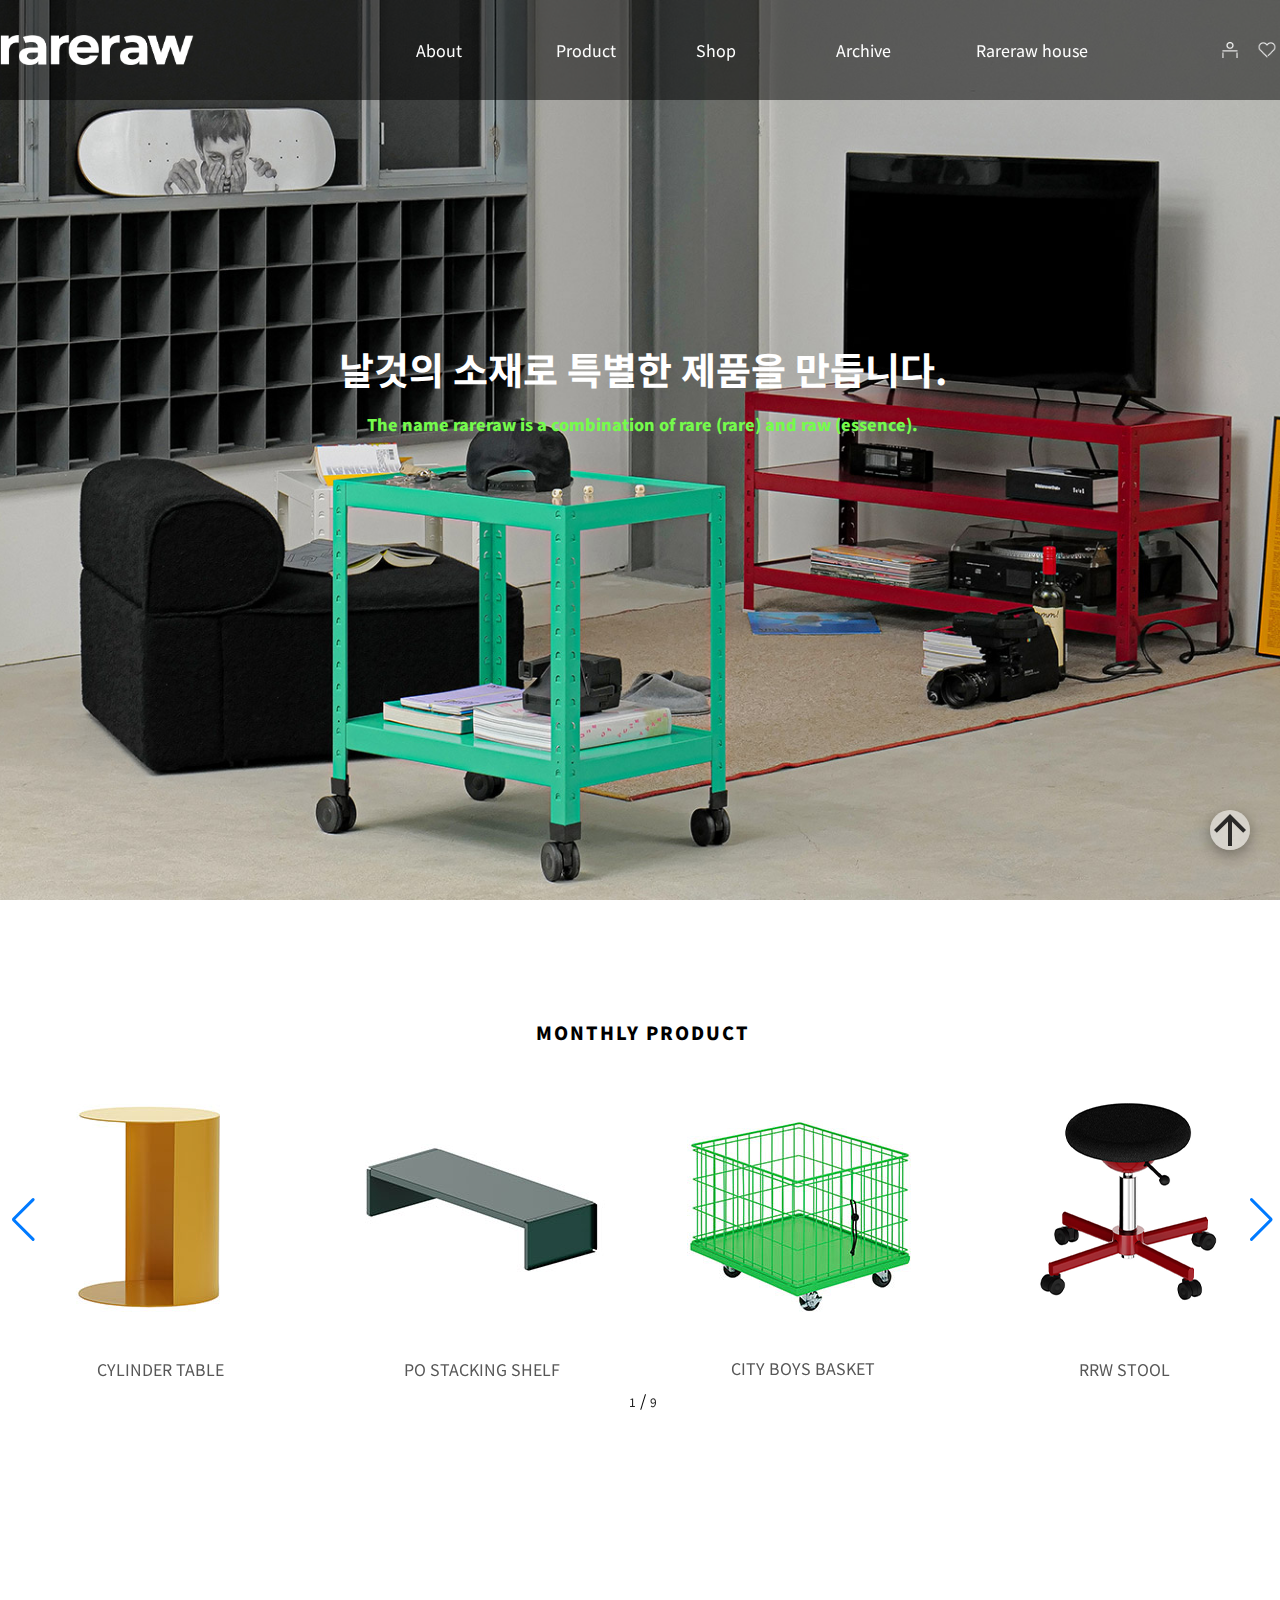
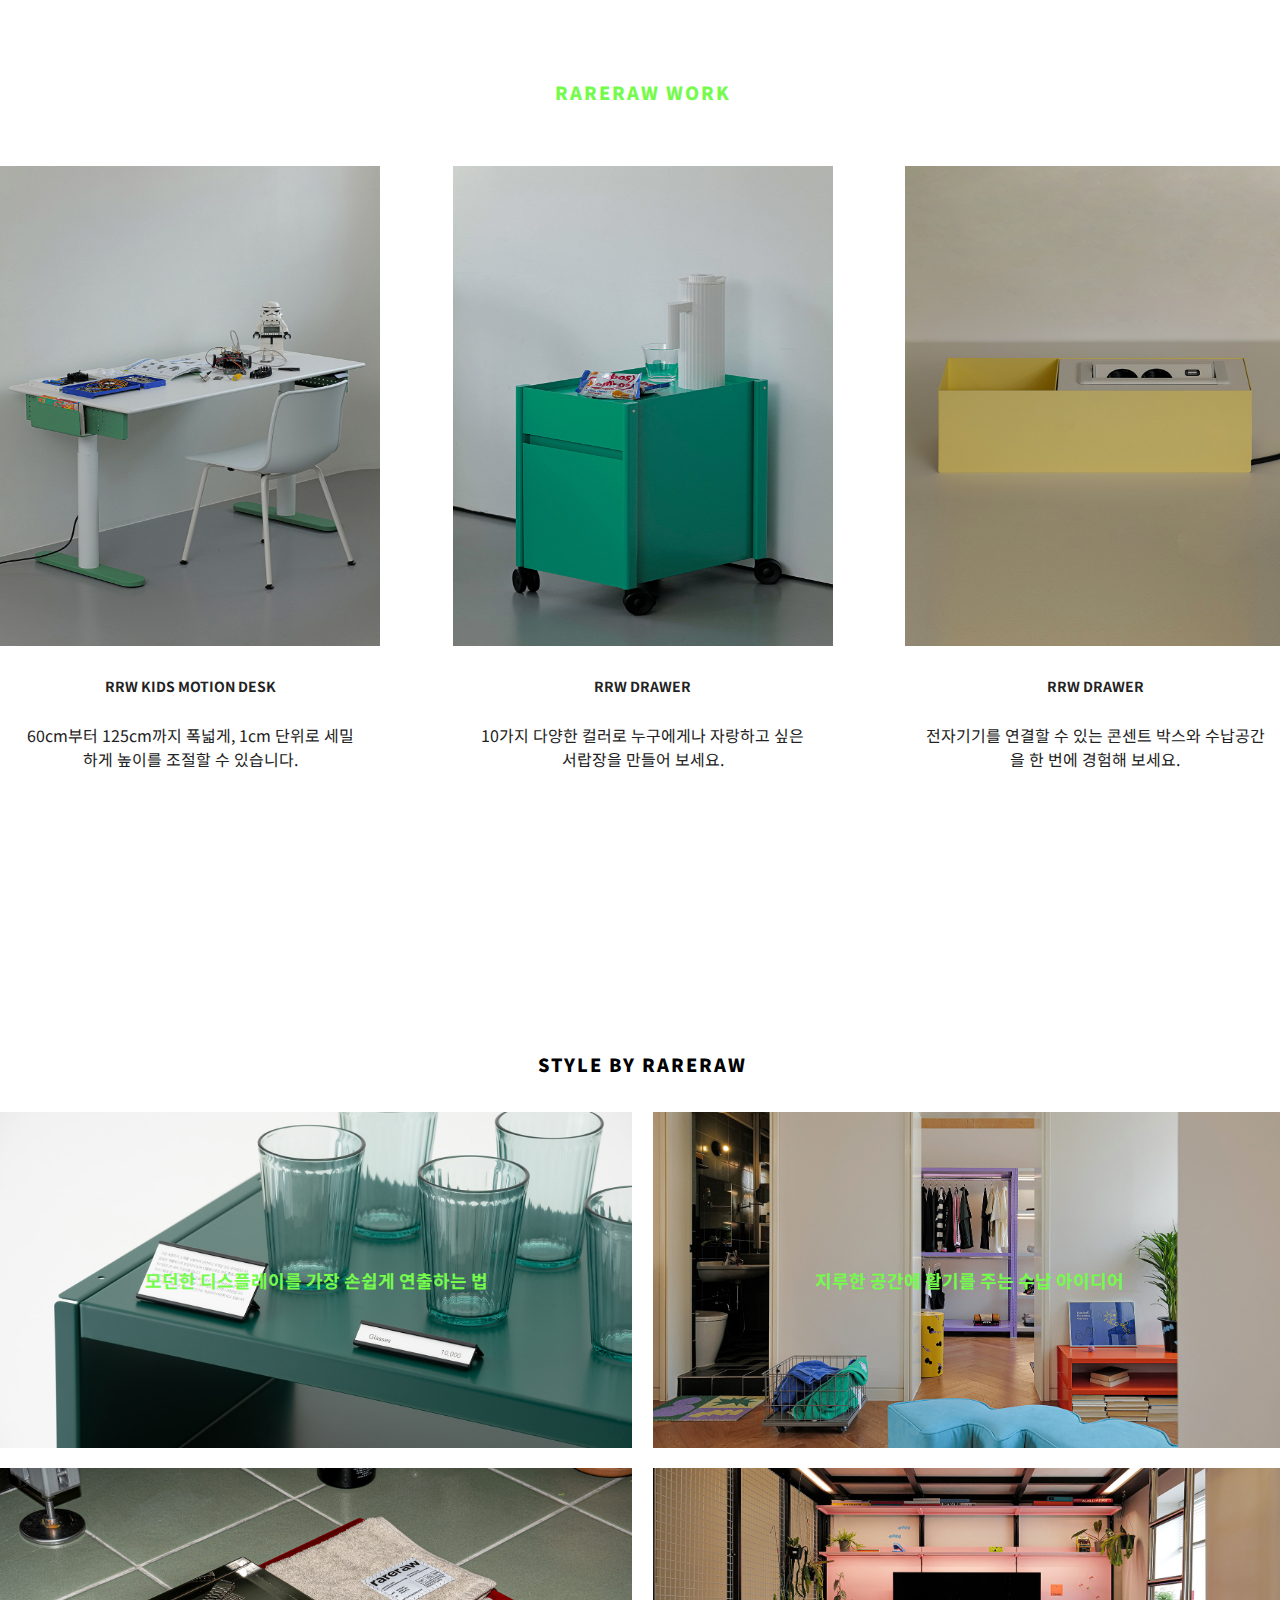
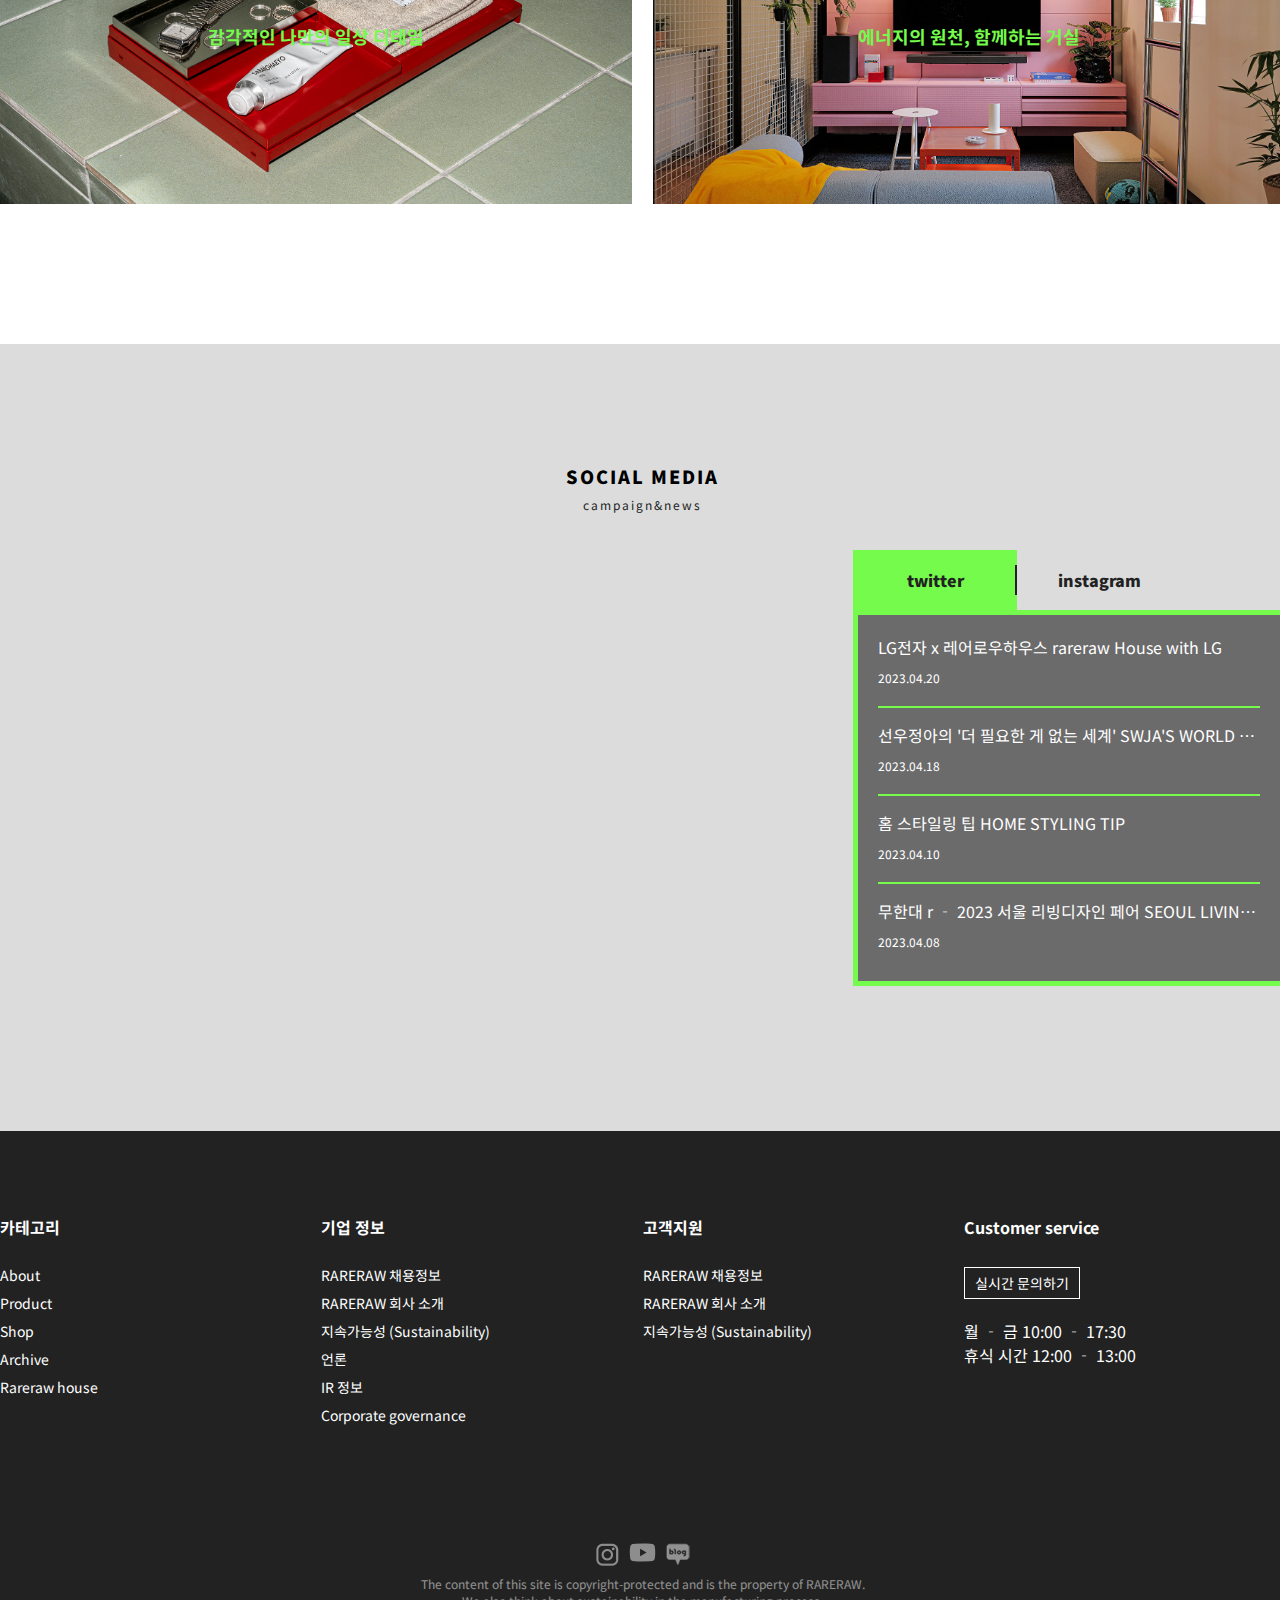
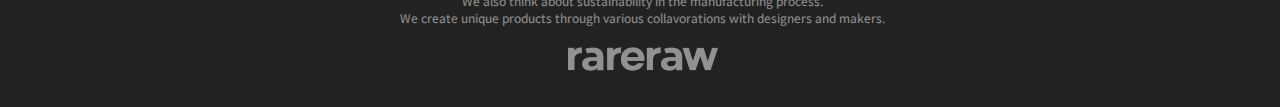
==== index.html @ 688da0d3 "frist commit" ====
<!DOCTYPE html>
<html lang="kr">
<head>
    <meta charset="UTF-8">
    <meta name="viewport" content="width=device-width, initial-scale=1.0">
    <title>rareraw</title>
    <link rel="icon" href="images/favicon.ico">
    <!-- 구글웹폰트(fonts.google.com) -->
    <link href="https://fonts.googleapis.com/css2?family=Noto+Sans+KR:wght@100..900&display=swap" rel="stylesheet">
    <!-- 아이온 웹아이콘(http://ionicons.com/v2) -->
    <link rel="stylesheet" href="http://code.ionicframework.com/ionicons/2.0.1/css/ionicons.min.css">
    <link rel="stylesheet" href="css/main.css">
    <!-- 스와이퍼 CSS -->
    <link rel="stylesheet" href="https://unpkg.com/swiper/swiper-bundle.min.css">
</head>
<body>

    <div class="skip_navigation">
        <a href="#container">본문 바로가기</a>
        <a href="#footer">하단 바로가기</a>
    </div>

    <header id="header">
        <div class="inner">
            <h1><a href="#"><img src="images/logo.svg" alt="rareraw"></a></h1>

            <h2 class="blind">주요메뉴</h2>
            <nav class="gnb">
                <ul class="gnb_inner">
                    <li>
                        <a href="#">About</a>
                        <ul class="sub">
                            <li><a href="#">Brand story</a></li>
                            <li><a href="#">무한대R</a></li>
                            <li><a href="#">Showroom</a></li>
                        </ul>
                    </li>
                    <li>
                        <a href="#">Product</a>
                        <ul class="sub">
                            <li><a href="#">Catalogue</a></li>
                            <li><a href="#">Editorial</a></li>
                            <li><a href="#">Style</a></li>
                            <li><a href="#">Manual</a></li>
                        </ul>
                    </li>
                    <li>
                        <a href="#">Shop</a>
                        <ul class="sub">
                            <li><a href="#">SYSTEM000</a></li>
                            <li><a href="#">RACK</a></li>
                            <li><a href="#">FURNITURE</a></li>
                            <li><a href="#">LIFE STYLE</a></li>
                            <li><a href="#">DESKTERIOR</a></li>
                            <li><a href="#">LIMITED EDITION</a></li>
                            <li><a href="#">SALE</a></li>
                        </ul>
                    </li>
                    <li>
                        <a href="#">Archive</a>
                        <ul class="sub">
                            <li><a href="#">Project</a></li>
                            <li><a href="#">Press</a></li>
                            <li><a href="#">Event</a></li>
                        </ul>
                    </li>
                    <li>
                        <a href="#">Rareraw house</a>
                        <ul class="sub">
                            <li><a href="#"><img src="images/sub_img2.jpg" alt="2024 레어마켓 오픈">2024 레어마켓 오픈</a></li>
                        </ul>
                    </li>
                </ul>
                <div class="gnbsub_bg"></div>
            </nav>

            <ul class="util">
                <li><a href="#"><img src="images/icon_account1.svg" alt="로그인"></a></li>
                <li><a href="#"><img src="images/icon_like_empty1.svg" alt="위시리스트"></a></li>
                <li><a href="#"><img src="images/icon_cart1.svg" alt="장바구니"></a></li>
                <li><a href="#"><img src="images/icon_search1.svg" alt="검색"></a></li>
            </ul>
        </div>
        
    </header>


    <div id="visual">
        <div class="typo">
            <p>날것의 소재로 특별한 제품을 만듭니다.</p>
            <p>The name rareraw is a combination of rare (rare) and raw (essence).</p>
        </div>
    </div>


    <div id="container">
        <section id="product">
            <div class="swiper gallery1 inner">
                <h2>MONTHLY PRODUCT</h2>
                <ul class="swiper-wrapper">
                    <li class="swiper-slide">
                        <a href="#">
                            <img src="images/product_01.jpg" alt="CYLINDER TABLE">
                            <p>CYLINDER TABLE</p>
                        </a>
                    </li>
                    <li class="swiper-slide">
                        <a href="#">
                            <img src="images/product_02.jpg" alt="PO STACKING SHELF">
                            <p>PO STACKING SHELF</p>
                        </a>
                    </li>
                    <li class="swiper-slide">
                        <a href="#">
                            <img src="images/product_03.jpg" alt="CITY BOYS BASKET">
                            <p>CITY BOYS BASKET</p>
                        </a>
                    </li>
                    <li class="swiper-slide">
                        <a href="#">
                            <img src="images/product_04.png" alt="RRW STOOL">
                            <p>RRW STOOL</p>
                        </a>
                    </li>
                    <li class="swiper-slide">
                        <a href="#">
                            <img src="images/product_04.png" alt="RRW STOOL">
                            <p>RRW STOOL</p>
                        </a>
                    </li>
                    <li class="swiper-slide">
                        <a href="#">
                            <img src="images/product_04.png" alt="RRW STOOL">
                            <p>RRW STOOL</p>
                        </a>
                    </li>
                    <li class="swiper-slide">
                        <a href="#">
                            <img src="images/product_04.png" alt="RRW STOOL">
                            <p>RRW STOOL</p>
                        </a>
                    </li>
                    <li class="swiper-slide">
                        <a href="#">
                            <img src="images/product_04.png" alt="RRW STOOL">
                            <p>RRW STOOL</p>
                        </a>
                    </li>
                    <li class="swiper-slide">
                        <a href="#">
                            <img src="images/product_04.png" alt="RRW STOOL">
                            <p>RRW STOOL</p>
                        </a>
                    </li>
                </ul>
                <div class="swiper-button-next b-next1"></div> 
                <div class="swiper-button-prev b-prev1"></div>
                <div class="swiper-pagination nav1"></div>
            </div>
        </section>
        <section id="work">
            <div class="inner">
                <h2>RARERAW WORK
                    <br>
                    <span>어디에서든, 누구에게든 유용한 디자인과 기능들. RRW로 변화되는 일상을 느껴보세요.</span>
                </h2>
                <ul>
                    <li>
                        <a href="#">
                            <img src="images/work_01.jpg" alt="RRW KIDS MOTION DESK">
                            <h3>RRW KIDS MOTION DESK</h3>
                            <p>60cm부터 125cm까지 폭넓게,
                            1cm 단위로 세밀하게 높이를 조절할 수 있습니다.</p>
                        </a>
                    </li>
                    <li>
                        <a href="#">
                            <img src="images/work_02.jpg" alt="RRW DRAWER">
                            <h3>RRW DRAWER</h3>
                            <p>10가지 다양한 컬러로 누구에게나
                                자랑하고 싶은 서랍장을 만들어 보세요.</p>
                        </a>
                    </li>
                    <li>
                        <a href="#">
                            <img src="images/work_03.jpg" alt="RRW POWER BOX">
                            <h3>RRW DRAWER</h3>
                            <p>전자기기를 연결할 수 있는 콘센트 박스와
                                수납공간을 한 번에 경험해 보세요.</p>
                        </a>
                    </li>
                </ul>
            </div>
        </section>
        <section id="style">
            <div class="inner">
                <h2>STYLE BY RARERAW</h2>
                <ul class="style_con">
                    <li>
                        <a href="#">
                            <span>모던한 디스플레이를 가장 손쉽게 연출하는 법</span>
                            <img src="images/style_01.jpg" alt="모던한 디스플레이를 가장 손쉽게 연출하는 법">
                        </a>
                    </li>
                    <li>
                        <a href="#">
                            <span>지루한 공간에 활기를 주는 수납 아이디어</span>
                            <img src="images/style_02.jpg" alt="지루한 공간에 활기를 주는 수납 아이디어">
                        </a>
                    </li>
                    <li>
                        <a href="#">
                            <span>감각적인 나만의 일상 디테일</span>
                            <img src="images/style_03.jpg" alt="감각적인 나만의 일상 디테일">
                        </a>
                    </li>
                    <li>
                        <a href="#">
                            <span>에너지의 원천, 함께하는 거실</span>
                            <img src="images/style_04.jpg" alt="에너지의 원천, 함께하는 거실">
                        </a>
                    </li>
                </ul>
            </div>
        </section>
        <section id="social">
            <div class="inner">
                <h2>SOCIAL MEDIA<br><span>campaign&amp;news</span> </h2>

                <ul class="social_wrap">
                    <li class="youtube">
                        <iframe width="783" height="436" src="https://www.youtube.com/embed/7nF4ski6FPM" title="[rareraw] BRAND FILM"></iframe>
                    </li>
                    <li>
                        <ul class="tab_menu">
                            <li><a href="#" onclick="return false;"><i class="ion-social-twitter"></i> twitter</a></li>
                            <li><a href="#" onclick="return false;"><i class="ion-social-instagram-outline"></i> instagram</a></li>
                        </ul>
                        <ul class="tab_contents">
                            <li class="con">
                                <ul>
                                    <li><a href="#">LG전자 x 레어로우하우스 rareraw House with LG <p>2023.04.20</p></a></li>
                                    <li><a href="#">선우정아의 '더 필요한 게 없는 세계' SWJA'S WORLD NO NEED TO ANYTHING<p>2023.04.18</p></a></li>    
                                    <li><a href="#">홈 스타일링 팁 HOME STYLING TIP
                                    <p>2023.04.10</p></a></li>    
                                    <li><a href="#">무한대 r &hyphen; 2023 서울 리빙디자인 페어 SEOUL LIVING DESIGN FAIR
                                        <p>2023.04.08</p></a></li>  
                                </ul>
                            </li>
                            <li class="con">
                                <ul>
                                    <li><a href="#"><i class="ion-android-star"></i> PH___ SOLUTION EVENT<p>2024.04.01~2024.04.30</p></a></li>
                                    <li><a href="#">역대 최대 할인율, 최다 품목으로 함께하는 2024 레어마켓이 준비한 특별한 이벤트를 알려드려요.<p>2023.04.20</p></a></li>
                                    <li><a href="#">2024 레어마켓 오픈<p>2- 일시: 4월 20일 (토), 10:00-18:00
                                        - 장소: 심플라인(경기도 양주시 광적면 광적로 368-9)</p></a></li>
                                    
                                </ul>
                            </li>
                        </ul>
                    </li>
                </ul>

            </div>
        </section>
    </div>


    <footer id="footer">
        <div class="inner">
            <h2 class="blind">사이트맵(전체메뉴)</h2>
            <div id="sitemap">
                <div>
                    <h3>카테고리</h3>
                    <ul>
                        <li><a href="#">About</a></li>
                        <li><a href="#">Product</a></li>
                        <li><a href="#">Shop</a></li>
                        <li><a href="#">Archive</a></li>
                        <li><a href="#">Rareraw house</a></li>
                    </ul>
                </div>
                <div>
                    <h3>기업 정보</h3>
                    <ul>
                        <li><a href="#">RARERAW 채용정보</a></li>
                        <li><a href="#">RARERAW 회사 소개</a></li>
                        <li><a href="#">지속가능성 (Sustainability)</a></li>
                        <li><a href="#">언론</a></li>
                        <li><a href="#">IR 정보</a></li>
                        <li><a href="#">Corporate governance</a></li>
                    </ul>
                </div>
                <div>
                <h3>고객지원</h3>
                    <ul>
                        <li><a href="#">RARERAW 채용정보</a></li>
                        <li><a href="#">RARERAW 회사 소개</a></li>
                        <li><a href="#">지속가능성 (Sustainability)</a></li>
                    </ul>
                </div>
                <div class="map_srvi">
                    <h3>Customer service</h3>
                    <ul>
                        <li><a href="#">실시간 문의하기</a></li>
                        <li><p>월 &hyphen; 금  10:00 &hyphen; 17:30 <br>
                            휴식 시간 12:00 &hyphen; 13:00</p>
                        </li>
                    </ul>
                </div>
            </div>
            <div id="info">
                <ul>
                    <li><a href="#"><img src="images/icon_insta.png" alt="insta"></a></li>
                    <li><a href="#"><img src="images/icon_youtube.png" alt="youtube"></a></li>
                    <li><a href="#"><img src="images/icon_blog.svg" alt="blog"></a></li>
                </ul>
                <p class="copyright"> The content of this site is copyright-protected and is the property of RARERAW.<br>
                    We also think about sustainability in the manufacturing process.<br>
                    We create unique products through various collavorations with designers and makers.
                </p>
                <a href="index.html" class="footer_logo"><img src="images/logo.svg" alt="레어로우"></a>
            </div>
        </div>
        <a href="#" class="top_icon"><img src="images/top_icon.svg" alt="위로가기 아이콘"></a>
    </footer>



    <script>
        


    //헤더 스크롤 이벤트
    function headerScroll(){
        window.addEventListener("scroll", function() {
            
            //헤더 위치
            let headerTop = header.offsetTop;
            //스크롤 위치
            let scrollPosition = window.scrollY;

            if(scrollPosition > headerTop){
                document.getElementById('header').style.transition="0.3s ease-in"
                document.getElementById('header').style.background = 'black';
            }else if (scrollPosition == headerTop){
                document.getElementById('header').style.transition="0.3s ease-in"
                document.getElementById('header').style.background = "rgba"+"(0, 0, 0, 0.5)"; 
            }
        });

    }


    headerScroll();
   

    //페이지 로드시  비주얼 영역 실행
    window.onload = typoMoving;

    function typoMoving(){
        const visualTypo = document.querySelector(".typo");

        visualTypo.style.transform="translateY(" + -50 + "px)";
    }
 

    function test(){
        
        window.addEventListener("scroll",function(){

            const style_area = document.querySelectorAll(".style_con li");

            const sc = window.scrollY;


            const style_t =  document.querySelector("#style").offsetTop;

            console.log(sc);

            if(sc >= 2200){
            style_area[0].style.transform="translateY(" + -20 + "px)";
            style_area[1].style.transform="translateY(" + -20 + "px)";
            style_area[2].style.transform="translateY(" + -20 + "px)";
            style_area[3].style.transform="translateY(" + -20 + "px)";
            } else {
           
            style_area[0].style.transform="translateY(" + 0 + "px)";
            style_area[1].style.transform="translateY(" + 0 + "px)";
            style_area[2].style.transform="translateY(" + 0 + "px)";
            style_area[3].style.transform="translateY(" + 0 + "px)";
            }
        });

    }

    test();


    //gnb 메뉴 이벤트
    let subGnb = document.querySelectorAll(".sub");
    let subBg = document.querySelector(".gnbsub_bg");
    let mainGnb = document.querySelector(".gnb");

    //초기설정
    subGnb.forEach(e=>{
        e.style.display="none";
        subBg.style.display="none";
    })

    mainGnb.addEventListener("mouseover",gnbOn);
    mainGnb.addEventListener("focusin",gnbOn);


    function gnbOn(){
        subGnb.forEach(e=>{
            e.style.display="block";
            subBg.style.display="block";
        });
    }

    mainGnb.addEventListener("mouseout",gnbOff);
    mainGnb.addEventListener("focusout",gnbOff);

    function gnbOff(){
        subGnb.forEach(e=>{
        e.style.display="none";
        subBg.style.display="none"
    });
    }





    //SOCIAL MEDIA 탭메뉴
    let tab = document.querySelectorAll('.tab_menu li');
    let con = document.querySelectorAll('.con');

    // 초기설정
    tab.forEach(e=>{e.style.background="none";});
    tab[0].style.background="#75fb4c";

    con.forEach(e=>{e.style.display="none";});
    con[0].style.display="block";


    tab[0].addEventListener("click",function(){
    tab.forEach(e=>{e.style.background="none";});
    tab[0].style.background="#75fb4c";
    con.forEach(e=>{e.style.display="none";});
    con[0].style.display="block";
    });

    tab[1].addEventListener("click",function(){
    tab.forEach(e=>{e.style.background="none";})
    tab[1].style.background="#75fb4c";
    con.forEach(e=>{e.style.display="none";})
    con[1].style.display="block";
    });




    </script>


    <script src="https://unpkg.com/swiper/swiper-bundle.min.js"></script>

    <!-- 스와이퍼 -->
    <script>

        let swiper1 = new Swiper(".gallery1", { //갤러리 영역명
    
            loop:true, //순환유무
            grabCursor:true, //커서 손모양
    
            autoplay:{ //자동실행
                delay:3000,//자동실행 간격 (1000=1초)
                disableOnInteraction:true, //true로 설정하면 메뉴를 누른후부터는 자동실행 안됨
            },
    
            effect:'slide', //slide fade cube coverflow flip cards creative
    
            slidesPerView:4, //보이는 영역에 표시될 슬라이드 개수 (effect사용시 사용불가)
            //spaceBetween:10, //슬라이드 사이의 간격
    
            pagination: {
                el:".nav1", //메뉴영역 클래스명
                clickable:true, //메뉴 클릭때도 슬라이드 실행
                //dynamicBullets:true, //활성화 메뉴는 크고 나머지 메뉴는 작아는 효과
                //type:"progressbar", //진행 스크롤바 형태로 표시
                type:"fraction", //페이지 번호 형태로 표시
            },
    
            navigation: {
                nextEl:".b-next1",//다음 버튼 클래스명
                prevEl:".b-prev1",//이전 버튼 클래스명
            },
    
        });
    
    </script>



</body>
</html>
---- css/main.css ----
@import url(common.css);



/* header */
#header h1 {position: absolute; left: 0; top:calc(50% - 30px/2); width: 194px;height: 30px;}
#header h1 img {width: 100%; height: 100%;}
#header .gnb {position: absolute; left: 416px; top:0; height: 100%;}
#header .gnb>ul {display: flex; justify-content: space-between; width: 700px;height: 100%; line-height: 100px}
#header .gnb ul li {width: 140px; }
#header .gnb ul li a {color: var(--white);}
#header .gnb ul li a:hover {color: var(--green); border-bottom: 1px solid var(--green);}
#header .util{display: flex; justify-content: space-between; position: absolute; right: 0; top: calc(50% - 20px/2); width: 130px; height: 20px;  }
#header .util img {width: 100%; height: 100%;}


/* visual */
#visual .typo p:nth-child(1){font-size: 38px; text-align: center; font-weight: 700; color: var(--white); }
#visual .typo p:nth-child(2){display: block; font-size: 16px; font-weight: 900; color: var(--green);margin-top: 16px;}


/* MONTHLY PRODUCT */
#container #product ul {display: flex; justify-content: space-between;}
#container #product ul li:hover p {color: var(--green);}
#container #product p {padding-top: 27px; color: var(--grey); transition: .2s ;}


/* RARERAW WORK */
#container #work h2 {color: var(--green);}
#container #work ul {display: flex; justify-content: space-between;}
#container #work ul li{width: 380px; height: 100%;transition: .3s ease-in;overflow: hidden;}
#container #work ul li:hover{box-shadow: rgba(0, 0, 0, 0.25) 0px 14px 28px, rgba(0, 0, 0, 0.22) 0px 10px 10px;transform: translateY(-5px);}
#container #work img {width: 380px; height: 480px;}
#container #work a {text-align: center;}
#container #work h3 {font-size: 14px; padding: 30px 0 27px 0; background-color: var(--white);}
#container #work p {padding:0 20px 46px;background-color: var(--white);}


/* STYLE BY RARERAW */
#style ul {display: flex; flex-wrap: wrap; justify-content: space-between; gap: 20px; }
#style ul li { position: relative; width: 632px; height: 336px; overflow: hidden; transition: all 0.5s ease-in;}
#style ul li a:hover img{scale: 1.01; filter: brightness(50%);}
#style ul li img {width: 100%; height: 100%;transition: 0.3s ease-in-out;}
#style ul li span { z-index: 1;position: absolute; width: 100%; height: 40px; 
    top: calc(50% - 20px); text-align: center; color: var(--green); font-size: 18px;line-height: 40px; font-weight: 700;}


/* SOCIAL MEDIA */
#social { background-color:var(--bg-grey)}
#social span {color: var(--black);}
#social .social_wrap {display: flex; justify-content: space-between;}
#social .social_wrap iframe {border: 0;}

#social .tab_menu {display: flex;}
#social .tab_menu li {position: relative; width: 164px; height: 60px; background-color:var(--green); text-align: center; line-height: 60px; box-sizing: border-box;}
#social .tab_menu li:first-child:after{position: absolute; content: ''; width: 2px; height: 30px;background-color: var(--black);top:calc(50% - 15px);right:0;}
#social .tab_menu li a { display: inline-block; width: 100%; height: 100%; font-weight: 900;}

#social .tab_contents { width: 432px; height: 376px; overflow: hidden; background-color:#6b6b6b; border: 5px solid var(--green);}

#social .tab_contents .con {padding:20px;}
#social .tab_contents .con li {padding: 15px 0; border-bottom: 2px solid var(--green);}
#social .tab_contents .con li:first-child {padding-top: 0;}
#social .tab_contents .con li:last-child {border: 0;}
#social .tab_contents .con li a {display: inline-block; width: 100%;  color: var(--white); text-overflow: ellipsis; text-overflow: ellipsis;
overflow: hidden; white-space: nowrap;text-align: left;transition: 0.3s;}
#social .tab_contents .con li:hover a {color: var(--green);}
#social .tab_contents .con li p {text-align: left; font-size: 12px; margin-top: 10px;}


/* footer */
#footer {background-color: var(--black); }
#footer .inner {width: 1285px; margin: 0 auto; }
#footer #sitemap {display: flex; justify-content: space-between; padding: 84px 0 114px 0; } 
#footer #sitemap h3 {margin-bottom: 22px;}
#footer #sitemap div {flex: 1; color: var(--white);}
#footer #sitemap a{font-size: 14px; color: var(--white); line-height:2em;}
#footer #sitemap a:hover{color: var(--green);}

#footer #sitemap  .map_srvi ul li:first-child { margin: 30px 0 22px 0;}
#footer #sitemap  .map_srvi ul li a{width: 130px; height: 45px;  border: 1px solid var(--white);padding: 5px 10px;}

#footer #info {opacity: 0.5;}
#footer #info ul {display: flex; justify-content: center; gap: 10px;}
#footer #info .copyright {color: var(--white); text-align: center; font-size: 12px; padding: 8px 0 10px 0;}
#footer #info .footer_logo { display: flex; justify-content: center; padding: 8px 0 33px 0;}
#footer #info .footer_logo img {width: 150px; height: 30px;}

#footer .top_icon {position: fixed; right: 30px; bottom: 50px; width: 40px; height:40px; background-color:rgb(255, 255, 255,0.5); border-radius: 50%; box-shadow: rgba(0, 0, 0, 0.35) 0px 5px 15px; z-index: 20;}
#footer .top_icon:hover {background-color: #75fb4c; border-radius: 50px; }
#footer .top_icon img {width: 100%; height: 100%;opacity: 0.8; }




/* 갤러리 swiper */
.gallery1 .swiper-pagination { /* 메뉴영역 */
	
}

.gallery1 .swiper-slide {
    height: 340px;
    text-align: center;
}

#container .gallery1 span {color: var(--black);}
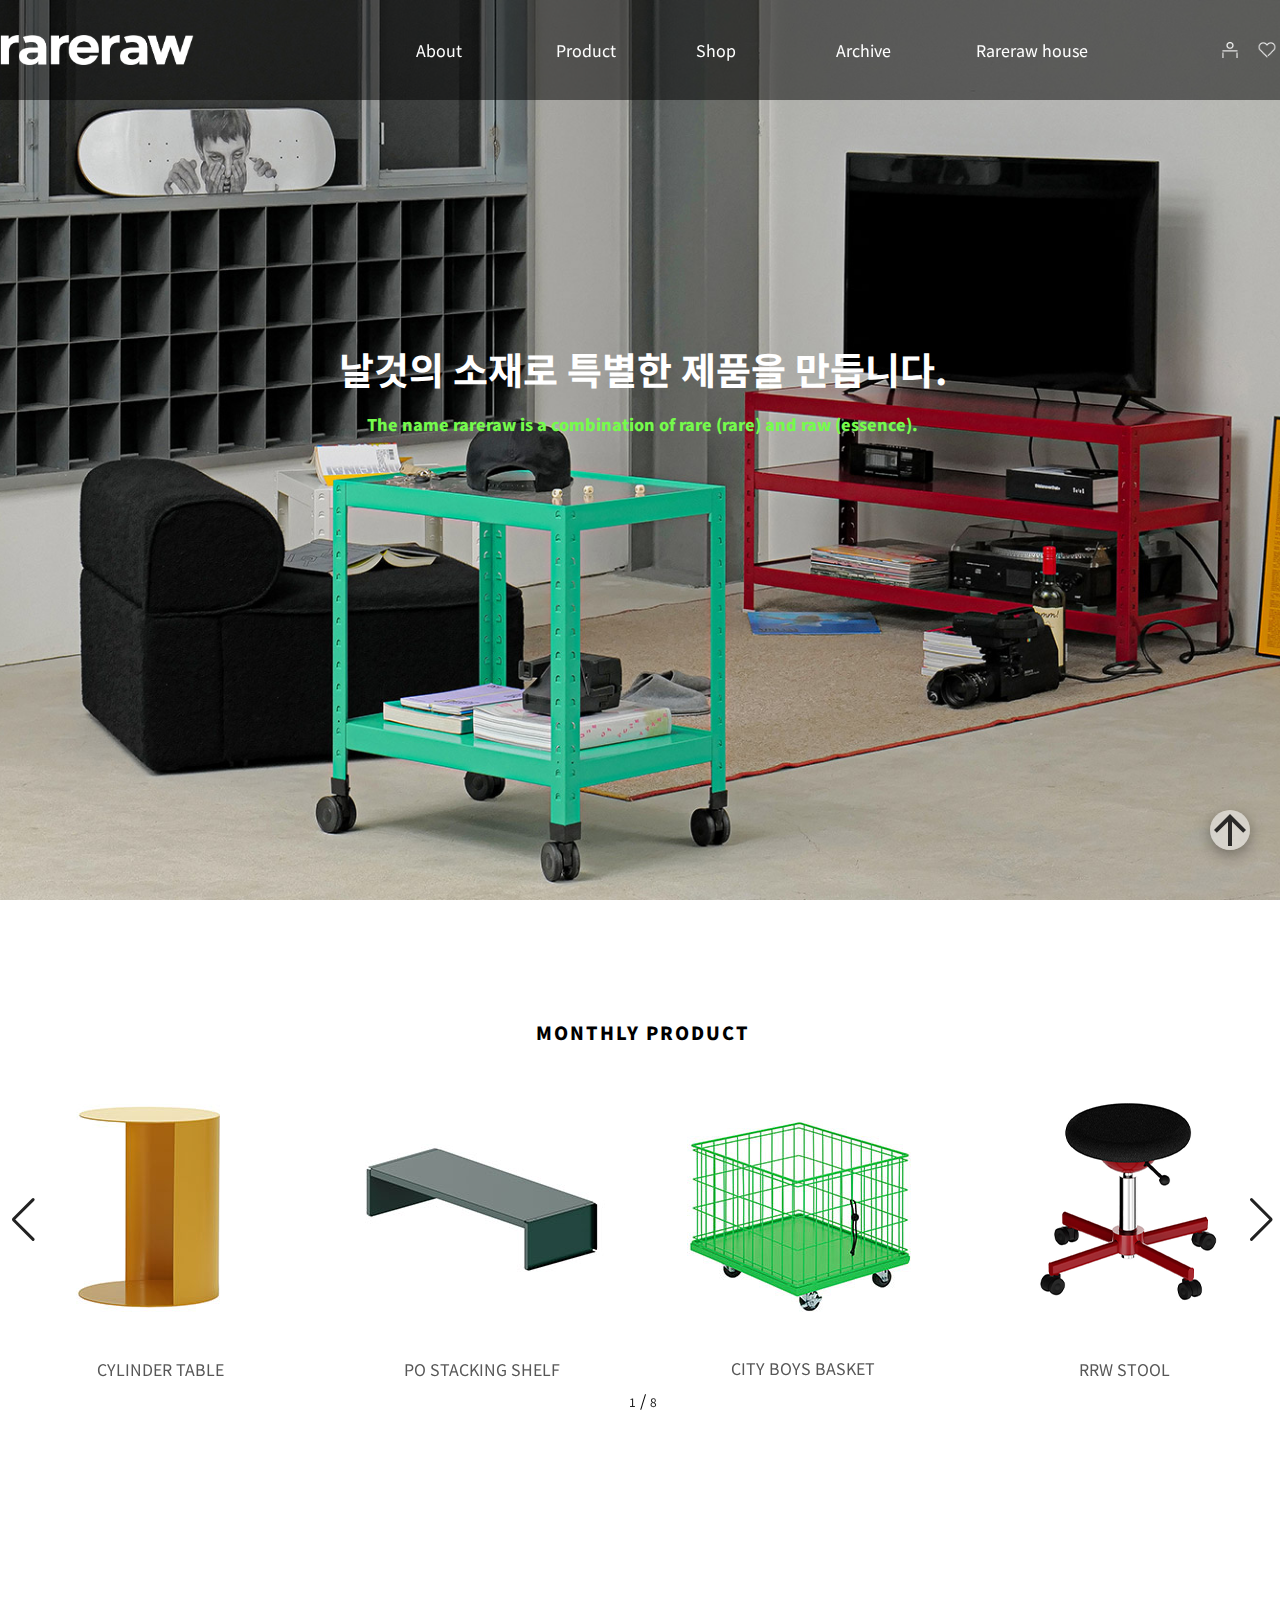
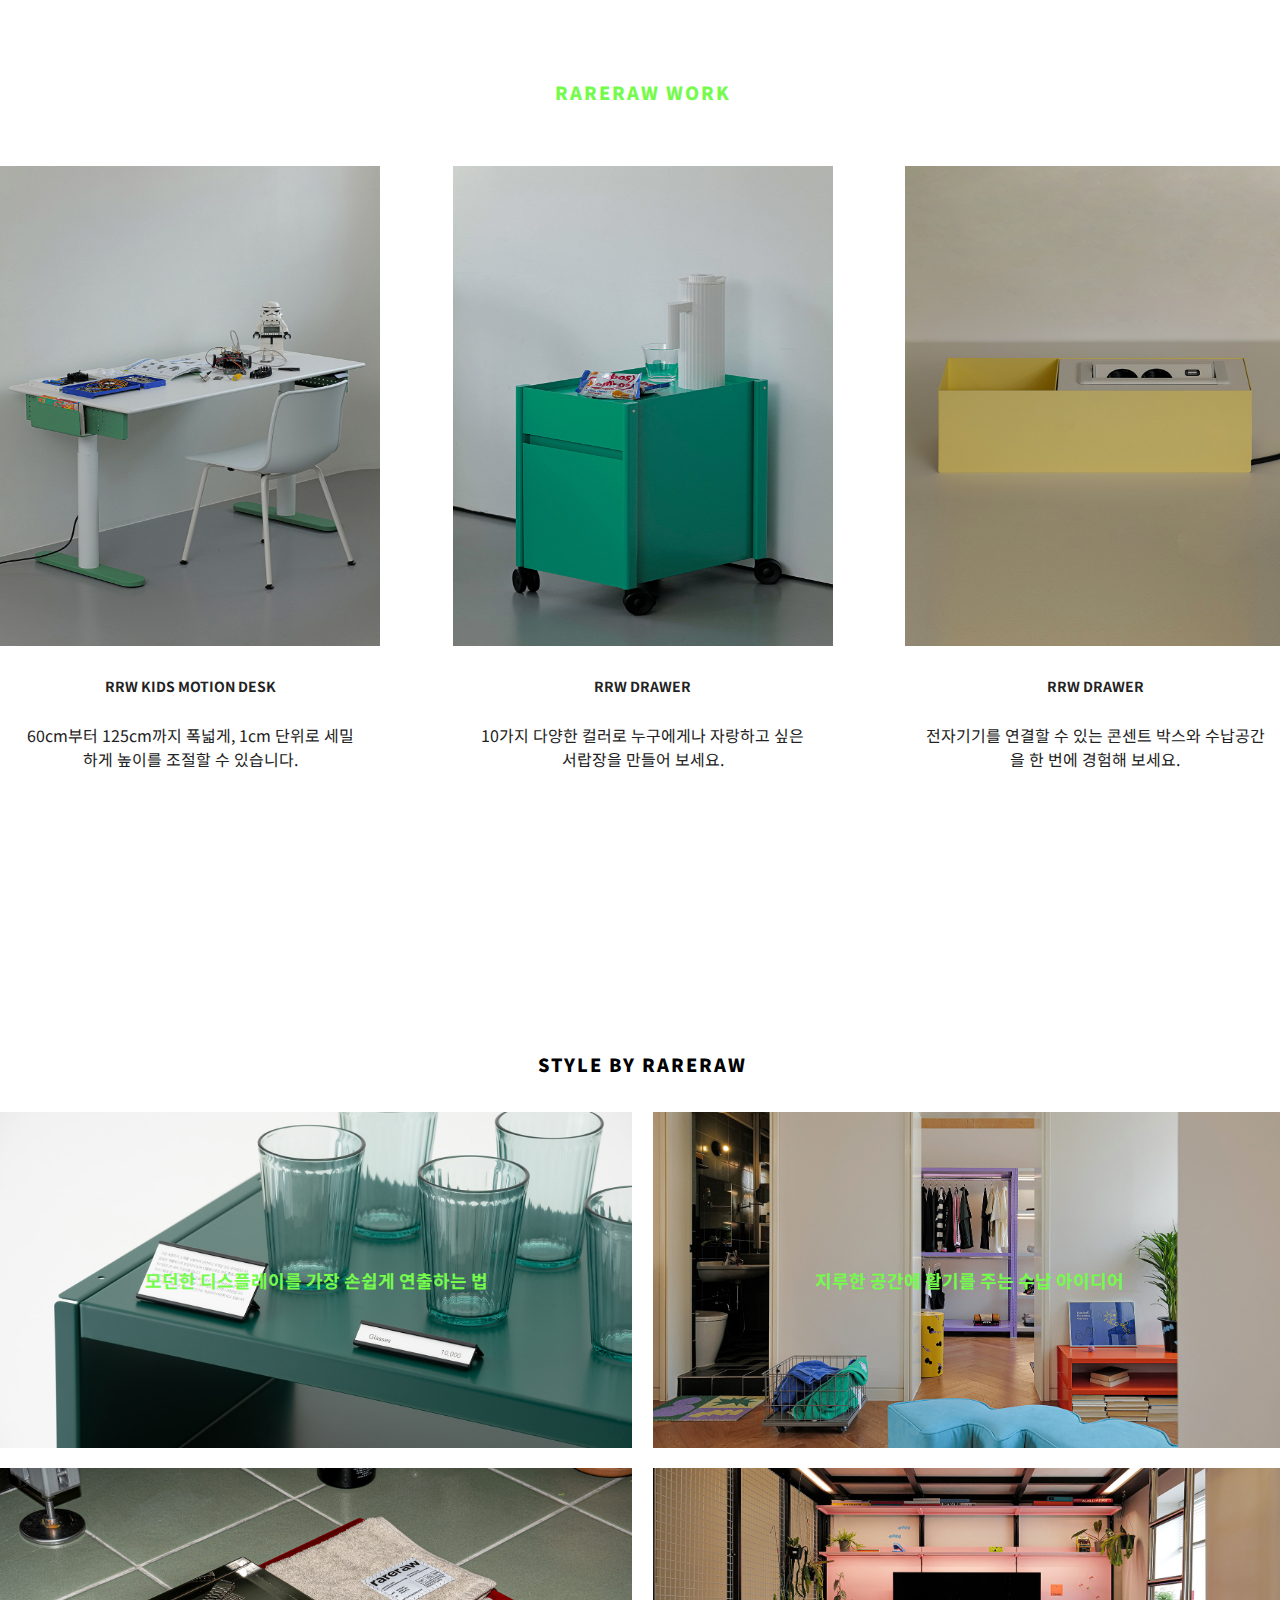
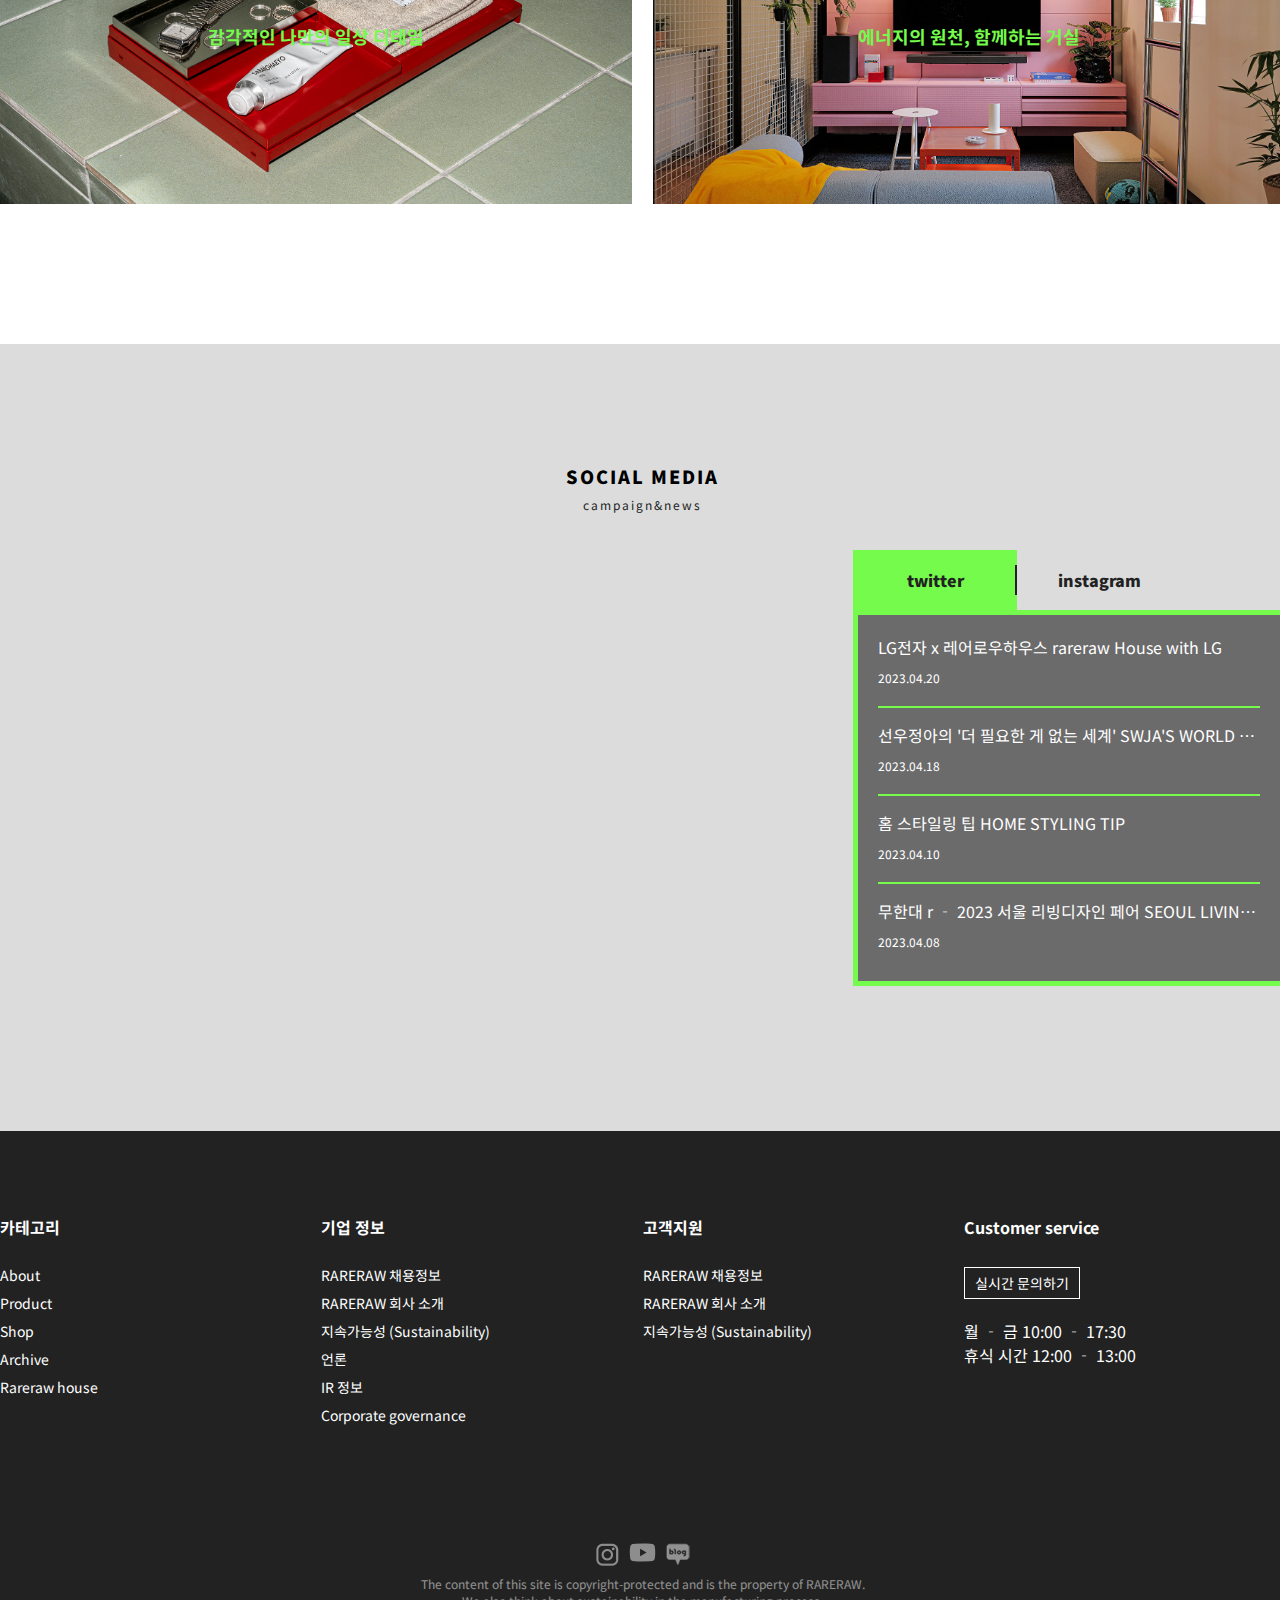
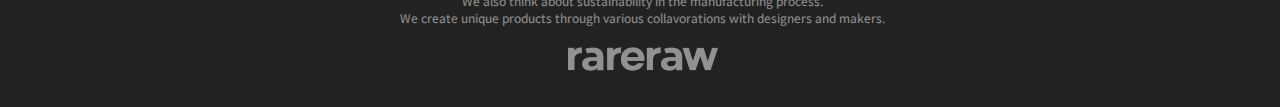
==== commit ecaacfec: "swiper update" ====
--- a/index.html
+++ b/index.html
@@ -2,7 +2,6 @@
 <html lang="kr">
 <head>
     <meta charset="UTF-8">
-    <meta name="viewport" content="width=device-width, initial-scale=1.0">
     <title>rareraw</title>
     <link rel="icon" href="images/favicon.ico">
     <!-- 구글웹폰트(fonts.google.com) -->
@@ -22,7 +21,7 @@
 
     <header id="header">
         <div class="inner">
-            <h1><a href="#"><img src="images/logo.svg" alt="rareraw"></a></h1>
+            <h1><a href="index.html"><img src="images/logo.svg" alt="rareraw"></a></h1>
 
             <h2 class="blind">주요메뉴</h2>
             <nav class="gnb">
@@ -75,7 +74,7 @@
             </nav>
 
             <ul class="util">
-                <li><a href="#"><img src="images/icon_account1.svg" alt="로그인"></a></li>
+                <li><a href="login.html"><img src="images/icon_account1.svg" alt="로그인"></a></li>
                 <li><a href="#"><img src="images/icon_like_empty1.svg" alt="위시리스트"></a></li>
                 <li><a href="#"><img src="images/icon_cart1.svg" alt="장바구니"></a></li>
                 <li><a href="#"><img src="images/icon_search1.svg" alt="검색"></a></li>
@@ -95,7 +94,7 @@
 
     <div id="container">
         <section id="product">
-            <div class="swiper gallery1 inner">
+            <div class="swiper productSlide inner">
                 <h2>MONTHLY PRODUCT</h2>
                 <ul class="swiper-wrapper">
                     <li class="swiper-slide">
@@ -124,26 +123,20 @@
                     </li>
                     <li class="swiper-slide">
                         <a href="#">
-                            <img src="images/product_04.png" alt="RRW STOOL">
-                            <p>RRW STOOL</p>
-                        </a>
-                    </li>
-                    <li class="swiper-slide">
-                        <a href="#">
-                            <img src="images/product_04.png" alt="RRW STOOL">
-                            <p>RRW STOOL</p>
-                        </a>
-                    </li>
-                    <li class="swiper-slide">
-                        <a href="#">
-                            <img src="images/product_04.png" alt="RRW STOOL">
-                            <p>RRW STOOL</p>
-                        </a>
-                    </li>
-                    <li class="swiper-slide">
-                        <a href="#">
-                            <img src="images/product_04.png" alt="RRW STOOL">
-                            <p>RRW STOOL</p>
+                            <img src="images/product_01.jpg" alt="CYLINDER TABLE">
+                            <p>CYLINDER TABLE</p>
+                        </a>
+                    </li>
+                    <li class="swiper-slide">
+                        <a href="#">
+                            <img src="images/product_02.jpg" alt="PO STACKING SHELF">
+                            <p>PO STACKING SHELF</p>
+                        </a>
+                    </li>
+                    <li class="swiper-slide">
+                        <a href="#">
+                            <img src="images/product_03.jpg" alt="CITY BOYS BASKET">
+                            <p>CITY BOYS BASKET</p>
                         </a>
                     </li>
                     <li class="swiper-slide">
@@ -326,179 +319,39 @@
 
 
 
+
+
+    <script src="./js/index.js"></script>
+
+  
+    <script src="https://unpkg.com/swiper/swiper-bundle.min.js"></script>
     <script>
+        let swiper1 = new Swiper(".productSlide", {
         
-
-
-    //헤더 스크롤 이벤트
-    function headerScroll(){
-        window.addEventListener("scroll", function() {
-            
-            //헤더 위치
-            let headerTop = header.offsetTop;
-            //스크롤 위치
-            let scrollPosition = window.scrollY;
-
-            if(scrollPosition > headerTop){
-                document.getElementById('header').style.transition="0.3s ease-in"
-                document.getElementById('header').style.background = 'black';
-            }else if (scrollPosition == headerTop){
-                document.getElementById('header').style.transition="0.3s ease-in"
-                document.getElementById('header').style.background = "rgba"+"(0, 0, 0, 0.5)"; 
-            }
-        });
-
-    }
-
-
-    headerScroll();
-   
-
-    //페이지 로드시  비주얼 영역 실행
-    window.onload = typoMoving;
-
-    function typoMoving(){
-        const visualTypo = document.querySelector(".typo");
-
-        visualTypo.style.transform="translateY(" + -50 + "px)";
-    }
- 
-
-    function test(){
-        
-        window.addEventListener("scroll",function(){
-
-            const style_area = document.querySelectorAll(".style_con li");
-
-            const sc = window.scrollY;
-
-
-            const style_t =  document.querySelector("#style").offsetTop;
-
-            console.log(sc);
-
-            if(sc >= 2200){
-            style_area[0].style.transform="translateY(" + -20 + "px)";
-            style_area[1].style.transform="translateY(" + -20 + "px)";
-            style_area[2].style.transform="translateY(" + -20 + "px)";
-            style_area[3].style.transform="translateY(" + -20 + "px)";
-            } else {
-           
-            style_area[0].style.transform="translateY(" + 0 + "px)";
-            style_area[1].style.transform="translateY(" + 0 + "px)";
-            style_area[2].style.transform="translateY(" + 0 + "px)";
-            style_area[3].style.transform="translateY(" + 0 + "px)";
-            }
-        });
-
-    }
-
-    test();
-
-
-    //gnb 메뉴 이벤트
-    let subGnb = document.querySelectorAll(".sub");
-    let subBg = document.querySelector(".gnbsub_bg");
-    let mainGnb = document.querySelector(".gnb");
-
-    //초기설정
-    subGnb.forEach(e=>{
-        e.style.display="none";
-        subBg.style.display="none";
-    })
-
-    mainGnb.addEventListener("mouseover",gnbOn);
-    mainGnb.addEventListener("focusin",gnbOn);
-
-
-    function gnbOn(){
-        subGnb.forEach(e=>{
-            e.style.display="block";
-            subBg.style.display="block";
-        });
-    }
-
-    mainGnb.addEventListener("mouseout",gnbOff);
-    mainGnb.addEventListener("focusout",gnbOff);
-
-    function gnbOff(){
-        subGnb.forEach(e=>{
-        e.style.display="none";
-        subBg.style.display="none"
-    });
-    }
-
-
-
-
-
-    //SOCIAL MEDIA 탭메뉴
-    let tab = document.querySelectorAll('.tab_menu li');
-    let con = document.querySelectorAll('.con');
-
-    // 초기설정
-    tab.forEach(e=>{e.style.background="none";});
-    tab[0].style.background="#75fb4c";
-
-    con.forEach(e=>{e.style.display="none";});
-    con[0].style.display="block";
-
-
-    tab[0].addEventListener("click",function(){
-    tab.forEach(e=>{e.style.background="none";});
-    tab[0].style.background="#75fb4c";
-    con.forEach(e=>{e.style.display="none";});
-    con[0].style.display="block";
-    });
-
-    tab[1].addEventListener("click",function(){
-    tab.forEach(e=>{e.style.background="none";})
-    tab[1].style.background="#75fb4c";
-    con.forEach(e=>{e.style.display="none";})
-    con[1].style.display="block";
-    });
-
-
-
-
-    </script>
-
-
-    <script src="https://unpkg.com/swiper/swiper-bundle.min.js"></script>
-
-    <!-- 스와이퍼 -->
-    <script>
-
-        let swiper1 = new Swiper(".gallery1", { //갤러리 영역명
-    
-            loop:true, //순환유무
-            grabCursor:true, //커서 손모양
-    
-            autoplay:{ //자동실행
-                delay:3000,//자동실행 간격 (1000=1초)
-                disableOnInteraction:true, //true로 설정하면 메뉴를 누른후부터는 자동실행 안됨
+            loop:true, 
+            grabCursor:true,
+
+            autoplay:{ 
+                delay:3000,
+                disableOnInteraction:true,
             },
-    
-            effect:'slide', //slide fade cube coverflow flip cards creative
-    
-            slidesPerView:4, //보이는 영역에 표시될 슬라이드 개수 (effect사용시 사용불가)
-            //spaceBetween:10, //슬라이드 사이의 간격
-    
+
+            effect:'slide',
+
+            slidesPerView:4,
+
             pagination: {
-                el:".nav1", //메뉴영역 클래스명
-                clickable:true, //메뉴 클릭때도 슬라이드 실행
-                //dynamicBullets:true, //활성화 메뉴는 크고 나머지 메뉴는 작아는 효과
-                //type:"progressbar", //진행 스크롤바 형태로 표시
-                type:"fraction", //페이지 번호 형태로 표시
+                el:".nav1",
+                clickable:true,
+                type:"fraction", 
             },
-    
+
             navigation: {
                 nextEl:".b-next1",//다음 버튼 클래스명
                 prevEl:".b-prev1",//이전 버튼 클래스명
             },
-    
+
         });
-    
     </script>
 
 
--- a/css/main.css
+++ b/css/main.css
@@ -1,18 +1,6 @@
 
 @import url(common.css);
 
-
-
-/* header */
-#header h1 {position: absolute; left: 0; top:calc(50% - 30px/2); width: 194px;height: 30px;}
-#header h1 img {width: 100%; height: 100%;}
-#header .gnb {position: absolute; left: 416px; top:0; height: 100%;}
-#header .gnb>ul {display: flex; justify-content: space-between; width: 700px;height: 100%; line-height: 100px}
-#header .gnb ul li {width: 140px; }
-#header .gnb ul li a {color: var(--white);}
-#header .gnb ul li a:hover {color: var(--green); border-bottom: 1px solid var(--green);}
-#header .util{display: flex; justify-content: space-between; position: absolute; right: 0; top: calc(50% - 20px/2); width: 130px; height: 20px;  }
-#header .util img {width: 100%; height: 100%;}
 
 
 /* visual */
@@ -69,42 +57,16 @@
 #social .tab_contents .con li p {text-align: left; font-size: 12px; margin-top: 10px;}
 
 
-/* footer */
-#footer {background-color: var(--black); }
-#footer .inner {width: 1285px; margin: 0 auto; }
-#footer #sitemap {display: flex; justify-content: space-between; padding: 84px 0 114px 0; } 
-#footer #sitemap h3 {margin-bottom: 22px;}
-#footer #sitemap div {flex: 1; color: var(--white);}
-#footer #sitemap a{font-size: 14px; color: var(--white); line-height:2em;}
-#footer #sitemap a:hover{color: var(--green);}
-
-#footer #sitemap  .map_srvi ul li:first-child { margin: 30px 0 22px 0;}
-#footer #sitemap  .map_srvi ul li a{width: 130px; height: 45px;  border: 1px solid var(--white);padding: 5px 10px;}
-
-#footer #info {opacity: 0.5;}
-#footer #info ul {display: flex; justify-content: center; gap: 10px;}
-#footer #info .copyright {color: var(--white); text-align: center; font-size: 12px; padding: 8px 0 10px 0;}
-#footer #info .footer_logo { display: flex; justify-content: center; padding: 8px 0 33px 0;}
-#footer #info .footer_logo img {width: 150px; height: 30px;}
-
-#footer .top_icon {position: fixed; right: 30px; bottom: 50px; width: 40px; height:40px; background-color:rgb(255, 255, 255,0.5); border-radius: 50%; box-shadow: rgba(0, 0, 0, 0.35) 0px 5px 15px; z-index: 20;}
-#footer .top_icon:hover {background-color: #75fb4c; border-radius: 50px; }
-#footer .top_icon img {width: 100%; height: 100%;opacity: 0.8; }
-
-
-
-
 /* 갤러리 swiper */
-.gallery1 .swiper-pagination { /* 메뉴영역 */
-	
-}
-
-.gallery1 .swiper-slide {
+.productSlide .swiper-slide {
     height: 340px;
     text-align: center;
 }
 
-#container .gallery1 span {color: var(--black);}
+#container .productSlide span {color: var(--black);}
 
+.productSlide .swiper-button-prev { margin-right: 50px; color:#222;}
+.productSlide .swiper-button-prev::after { color:#222; }
 
-
+.productSlide .swiper-button-next {  color:#222; }
+.productSlide .swiper-button-next::after { color:#222; }
